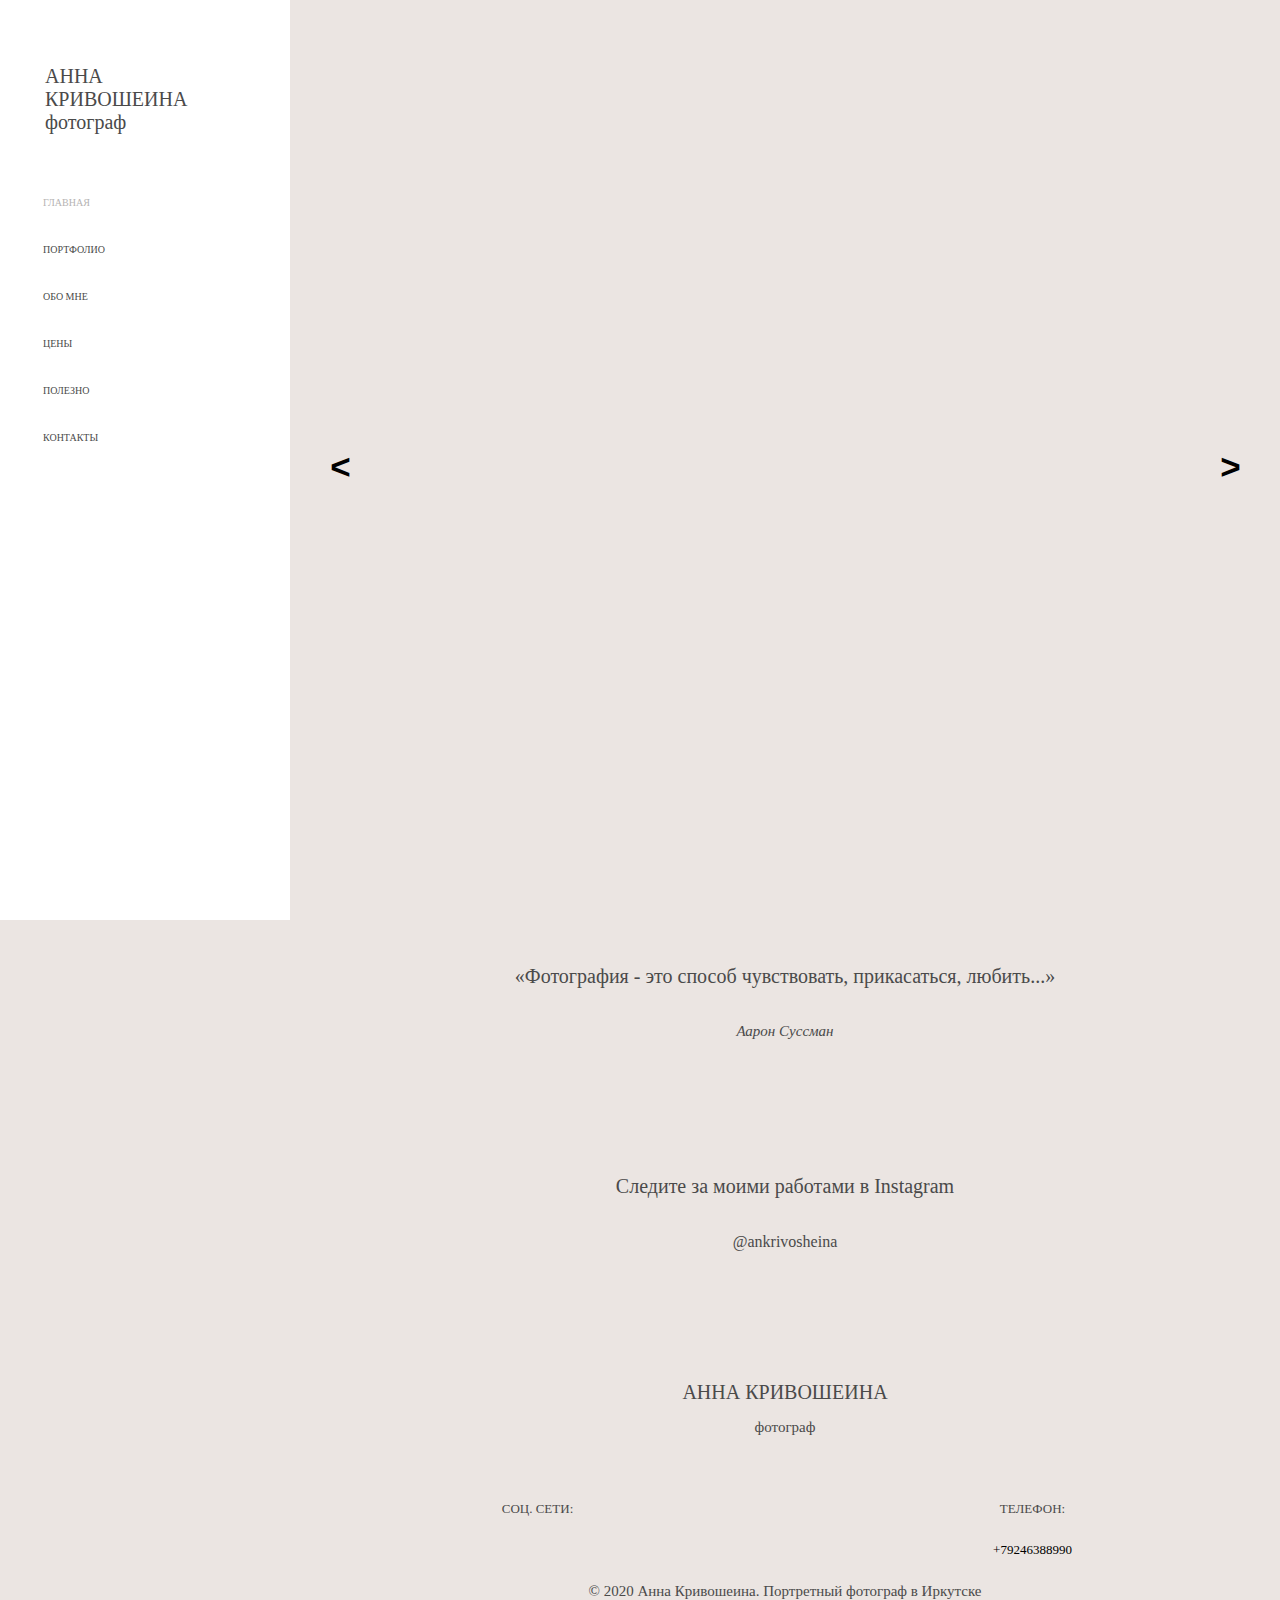
==== index.html @ 05887251 "Add files via upload" ====
<!DOCTYPE html>
<html lang = "ru">
<head>
<meta charset = "utf-8"/>
<title> Фотограф в Иркутске Анна Кривошеина. Снимаю Love Story, портретные фотосессии </title>
<link href ="./main_style.css" rel = "stylesheet" type="text/css"/>
<script type="text/javascript" src="./JS.js"></script>
</head>
<body onload="CallChanges('slider'); Enable('themes');">
        <header class="outofnav">
            <a class="head_name" href="./index.html">
                <ul>
                    <li>АННА</li>
                    <li>КРИВОШЕИНА</li>
                    <li>фотограф</li>
                </ul>
            </a>
            <a class="button_menu" href="./menu_main.html"><img class="menu_img" src="./icons/menu.png" ></img></a>
        </header>
        <nav>
            <header class="innav">
                <a class="head_name" href="./main.html">
                    <p>АННА</p>
                    <p>КРИВОШЕИНА</p>
                    <p>фотограф</p>
                </a>
            </header>
            <a class="menu_ref active" href="./index.html">ГЛАВНАЯ</a>
            <p class="menu_ref to_chpok" onclick="chpok('themes')">ПОРТФОЛИО</p>
            <div id="themes">
                <a class="menu_ref port_items" href="./pregnant.html">Съемка в ожидании</a>
                <a class="menu_ref port_items" href="#">Женский портрет</a>
                <a class="menu_ref port_items" href="#">Love story</a>
            </div>
            <a class="menu_ref"href="#clients">ОБО МНЕ</a>
            <a class="menu_ref" href="#contact">ЦЕНЫ</a>
            <a class="menu_ref" href="#contact">ПОЛЕЗНО</a>
            <a class="menu_ref" href="#contact">КОНТАКТЫ</a>
        </nav>    
        <main>
            <div class = "slider" id="slider" >
                <div class="slider_slide slider_slide_inactive" style="background-image: url(./for_slider/2000-anna_krivosheina-01ed6ffbe89bfd4ae17b226b34c187ce.jfif)"></div>
                <div class="slider_slide slider_slide_inactive" style="background-image: url(./for_slider/2000-anna_krivosheina-29114b03358a9fd13e33d7e92aeba82e.jpg)"></div>
                <div class="slider_slide slider_slide_inactive" style="background-image: url(./for_slider/2000-anna_krivosheina-37703fcb7090ae7ac68218ab1be76737.jpg)"></div>
                <div class="slider_slide slider_slide_inactive" style="background-image: url(./for_slider/2000-anna_krivosheina-4f66225d962d9a441cb9b19b16e8869a.jpg)"></div>
                <div class="slider_slide slider_slide_inactive" style="background-image: url(./for_slider/2000-anna_krivosheina-5ffdf33ac08c22c41a857135847f691d.jpg)"></div>
                <div class="slider_slide slider_slide_inactive" style="background-image: url(./for_slider/2000-anna_krivosheina-70f2de0ba1e335e8bb61dd8b0ce6bf68.jpg)"></div>
                <div class="slider_slide slider_slide_inactive" style="background-image: url(./for_slider/2000-anna_krivosheina-7db17c4d3fda71ad39f13c4c5454b6c0.jpg)"></div>
                <div class="slider_slide slider_slide_inactive" style="background-image: url(./for_slider/2000-anna_krivosheina-8cc04835533a4a024ff3328f2a3ec74f.jpg)"></div>
                <div class="slider_slide slider_slide_inactive" style="background-image: url(./for_slider/2000-anna_krivosheina-bc6f209a65b4daef1c602a2262b78652.jfif)"></div>
                <div class="slider_slide slider_slide_inactive" style="background-image: url(./for_slider/2000-anna_krivosheina-ca91647b246d0432106da1249260087e.jfif)"></div>
                <div class="slider_slide slider_slide_inactive" style="background-image: url(./for_slider/2000-anna_krivosheina-d49d02fd9161512cfdd8503b91836fc1.jpg)"></div>
                <div class="slider_slide slider_slide_active" style="background-image: url(./for_slider/2000-anna_krivosheina-fecdcec7db323a97fd6959ba6347411c.jfif)"></div>
                <span class="slider_button slider_button_left" onclick="slideChange('slider','left');">&lt</span>
                <span class="slider_button slider_button_right" onclick="slideChange('slider','right');">&gt</span>
            </div>
            <article>
                <p class="quote">«Фотография - это способ чувствовать, прикасаться, любить...»</p>
                <p class="author">Аарон Суссман</p>
            </article>
            <article>
                <p class="follow">Следите за моими работами в Instagram</p>
                <a class="inst" href="https://www.instagram.com/ankrivosheina/">@ankrivosheina</a>
            </article>
            <div class="end"></div>
            <footer>
                <article class="footer_name">
                    <p class="fn">АННА КРИВОШЕИНА</p>
                    <p class="fj">фотограф</p>
                </article>
                <div class="footer_left">
                    <p class="fp">СОЦ. СЕТИ:</p>
                    <a class="a_soc" href="https://www.instagram.com/ankrivosheina/"><img class="soc" src="./icons/pngegg.png" ></img></a>
                    <a class="a_soc" href="https://vk.com/ankrivosheinaphoto"><img class="soc" src="./icons/207-2078922_terms-of-service-vk-logo-png-white.png" ></img></a>
                </div>
                <div class="footer_right">
                    <p class="fp">ТЕЛЕФОН:</p>
                    <p class="tel">+79246388990</p>
                </div>
                <p class="owner">© 2020 Анна Кривошеина. Портретный фотограф в Иркутске</p>
            </footer>
        </main>
    </body>
</html>
---- main_style.css ----
*{margin:0; padding:0; font-family: Century Gothic;}
html, body{width:100%; height:100%; background-color:#ebe5e2; color:rgb(74, 74, 74)}
@keyframes slideADD{
    0%{opacity:0;}
    100%{opacity: 1;}
}
@keyframes slideREMOVE{
    0%{opacity:1;}
    100%{opacity: 0;}
}
nav {
    height: 100%;
    width: 290px;
    position: fixed;
    top: 0;
    left: 0;
    background-color: white;
    overflow-x: hidden;
    padding-top: 20px;
}
.head_name{
    padding: 45px;
    font-size: 20px;
}
.menu_ref{
    font-size: 10px;
    padding: 18px;
    margin-left: 25px;
}
.active{
    color: #b5b3b3;
}
a {
    text-decoration: none;
    color: rgb(74, 74, 74);
    display: block;
}
.menu_ref:hover {
    color: #b5b3b3;
}
.inst:hover{
    color: #b5b3b3;
}
.slider_button:hover {
    opacity: 0.6;
    cursor: pointer;
}
main {
    margin-left: 290px;
    font-size: 28px;
    background-color: #ebe5e2;
    height: 100%;
}
.slider{
    position: relative;
    width: 100%;
    height: 100%;
}
.slider_slide{
    position:absolute;
    background-repeat:no-repeat;
    background-size:cover;
    background-position: center;
    display:block;
    width: 100%;
    height: 100%;
}
.main_img{
    position: relative;
    width: 100%;
}
.slider_slide_active{
    animation: slideADD 0.5s linear;
    opacity:1;
}
.slider_slide_inactive{
    animation: slideREMOVE 0.5s linear;
    opacity:0;
}
.slider_button{
    display:block;
    position:absolute;
    width: 20px;
    height: 40px;
    font-size: 35px;
    top:50%;
    text-align: center;
    font-family:monospace;
    font-weight: bold;
    color: black;
}
article{padding:50px;}
.quote, .author,.follow, .inst,.fn,.fj,.owner{
    text-align: center;
}
.quote{
    padding: 15px;
    font-family: Constantia;
    font-size: 20px;
}
.author{
    font-family: Constantia;
    font-size: 15px;
    font-style: italic;
    padding: 20px;
}
.follow{
    padding: 15px;
    font-family: Constantia;
    font-size: 20px;
}
.inst{
    font-family: Constantia;
    font-size: 16px;
    padding: 20px;
}
.fj{
    padding:15px;
    font-size: 15px;
}
.fn{
    font-size: 20px;
}
.owner{
    font-size: 15px;
    padding-bottom: 100px;
}
footer{
    font-size: 0;
}
.footer_left, .footer_right
{
    border-spacing: 0;
    width: 50%;
    display: inline-block;
    vertical-align: top;
    font-size: 13px;
    text-align: center;
}
.tel{margin: 25px;color: black;}
.soc{
    width: 18px;
    height: 15px;
}
.a_soc{
    display:inline-block;
    padding: 10px;
    margin-top: 14px;
    margin-bottom: 12px;
    vertical-align: top;
}
.end{
    height: 380px;
}
.a_soc:hover{
    opacity: 0.5;
}
.to_chpok:hover{
    cursor: pointer;
}
.port_items{
    font-size: 9px;
}
footer{height: 370px; margin-top: -370px;}
.slider_button_left{left:40px;}
.slider_button_right{right:40px;}
.container{
    width: 80%;
    overflow: hidden;
    margin: 30px auto;
    overflow: hidden;
    margin-top: 90px;
    margin-bottom: 90px;
}
.container ul li{
    list-style:none;
    float:left;
    width: 29%;
    margin:10px 2% 10px 2%;
    overflow: hidden;
}
h3{
    font-family: Constantia;
    font-size: 70%;
    padding: 20px;
    padding-left: 0;
    font-weight: lighter;
    overflow:hidden;
}
.img-block{
    width: 100%;
    max-height: 450px;
    display:block;
    overflow: hidden;
}
.wall{
    width: 100%;
    height: 450px;
    object-fit:cover;
    overflow: hidden;
}
.photo_left, .photo_right, .photo_middle
{
    border-spacing: 0;
    width: 29%;
    margin-left:2%;
    margin-right: 2%;
    margin-bottom: 2%;
    display: inline-block;
    vertical-align: top;
    font-size: 13px;
    text-align: center;
}
.container2{
    width: 80%;
    overflow: hidden;
    margin: 30px auto;
    overflow: hidden;
    margin-top: 90px;
    margin-bottom: 90px;
    font-size:0;
}
.wall2{
    width: 100%;
    height: auto;
    object-fit:cover;
    overflow: hidden;
}
@media screen and (max-width:1200px) {
    .container ul li{
        width: 46%;
    }
    .slider{
        position: relative;
        width: 100%;
        height: 60%;
        margin: auto;
    }
    nav{
        display: none;
    }
    main{
        margin-left: 0;
        width: 100%;
    }
    .outofnav ul li{
        list-style:none;
        float:left;
        padding-right: 5px;
    }
    .outofnav{
        background-color: white;
        height: 50px;
        position: relative;
    }
    .head_name{
        margin: 0;
         position: absolute;               
         top: 50%;                         
         transform: translate(0, -50%)
    }
    .button_menu{
        position: absolute;
        right: 10px;
        width:30px;
        top:10px;
        height: 30px;
        bottom:10px;
    }
    .menu_img{
        width:30px;
        height: 30px;
    }
}
@media screen and (min-width:1200px) {
    .outofnav{
        display: none;
    }
}
@media screen and (max-width:1000px) {
    .photo_left, .photo_middle, .photo_right{
        display: none;
    }
    .photo_left2, .photo_right2{
        border-spacing: 0;
        width: 48%;
        margin-left:2%;
        margin-bottom: 2%;
        display: inline-block;
        vertical-align: top;
        font-size: 13px;
        text-align: center;
    }
}
@media screen and (min-width:1000px) {
    .photo_left2,.photo_right2{
        display: none;
    }
}
.a_gal:hover{
    color: #b5b3b3;
}
.text_container {
    position: relative;
    padding-top: 30px;
    margin-top: 55px;
}
.text1 {
    position: absolute;
    top: 18px;
    font-family: Constantia;
    font-size: 18px;
    background:#ebe5e2;
    padding: 0 10px;
    left: 50%;
    margin-right: -50%;
    transform: translate(-50%)
}
form{
    width: 100%;
    height: 600px;
    background-repeat:no-repeat;
    background-size:cover;
    background-position-y: -120px;
    position: relative;
    font-size: 0;
}  
.q{
    font-size: 30px;
    font-family: Constantia;
    color:white;
    text-align: center;
}
.left_form,.right_form{
    border-spacing: 0;
    width: 50%;
    display: inline-block;
    vertical-align: top;
}
.left_form{
    text-align: right;
}
.right_form{
    text-align:left;
}
textarea{
    margin: 10px;
    width: 90%;
    height: 40px;
    background-color: transparent;
    color:white;
    font-family: Constantia;
}
.overlay {
    background-color: #000; 
    height: 100%; 
    left: 0;
    opacity: 0.50; 
    top: 0; 
    width: 100%;
    z-index: 2; 
}
.input_right{
    height:100px;
}
.input{
    position: absolute;
    top: 50%;
    left: 50%;
    margin-right: -50%;
    transform: translate(-50%, -60%);
    z-index:3;
}
.q{
    margin-bottom: 10px;
}

#sub{
    margin: 10px;
    padding: 10px;
    padding-left: 20px;
    padding-right: 20px;
    display: block;
    margin-left: auto;
    margin-right: auto;
    font-family: Constantia;
    border-radius: 50%;
    overflow: hidden;
}
#sub:hover{
   cursor:pointer;
}
.left1::placeholder{
    color:white;
}
.left2::placeholder{
    color:white;
}
.input_right::placeholder{
    color:white;
}
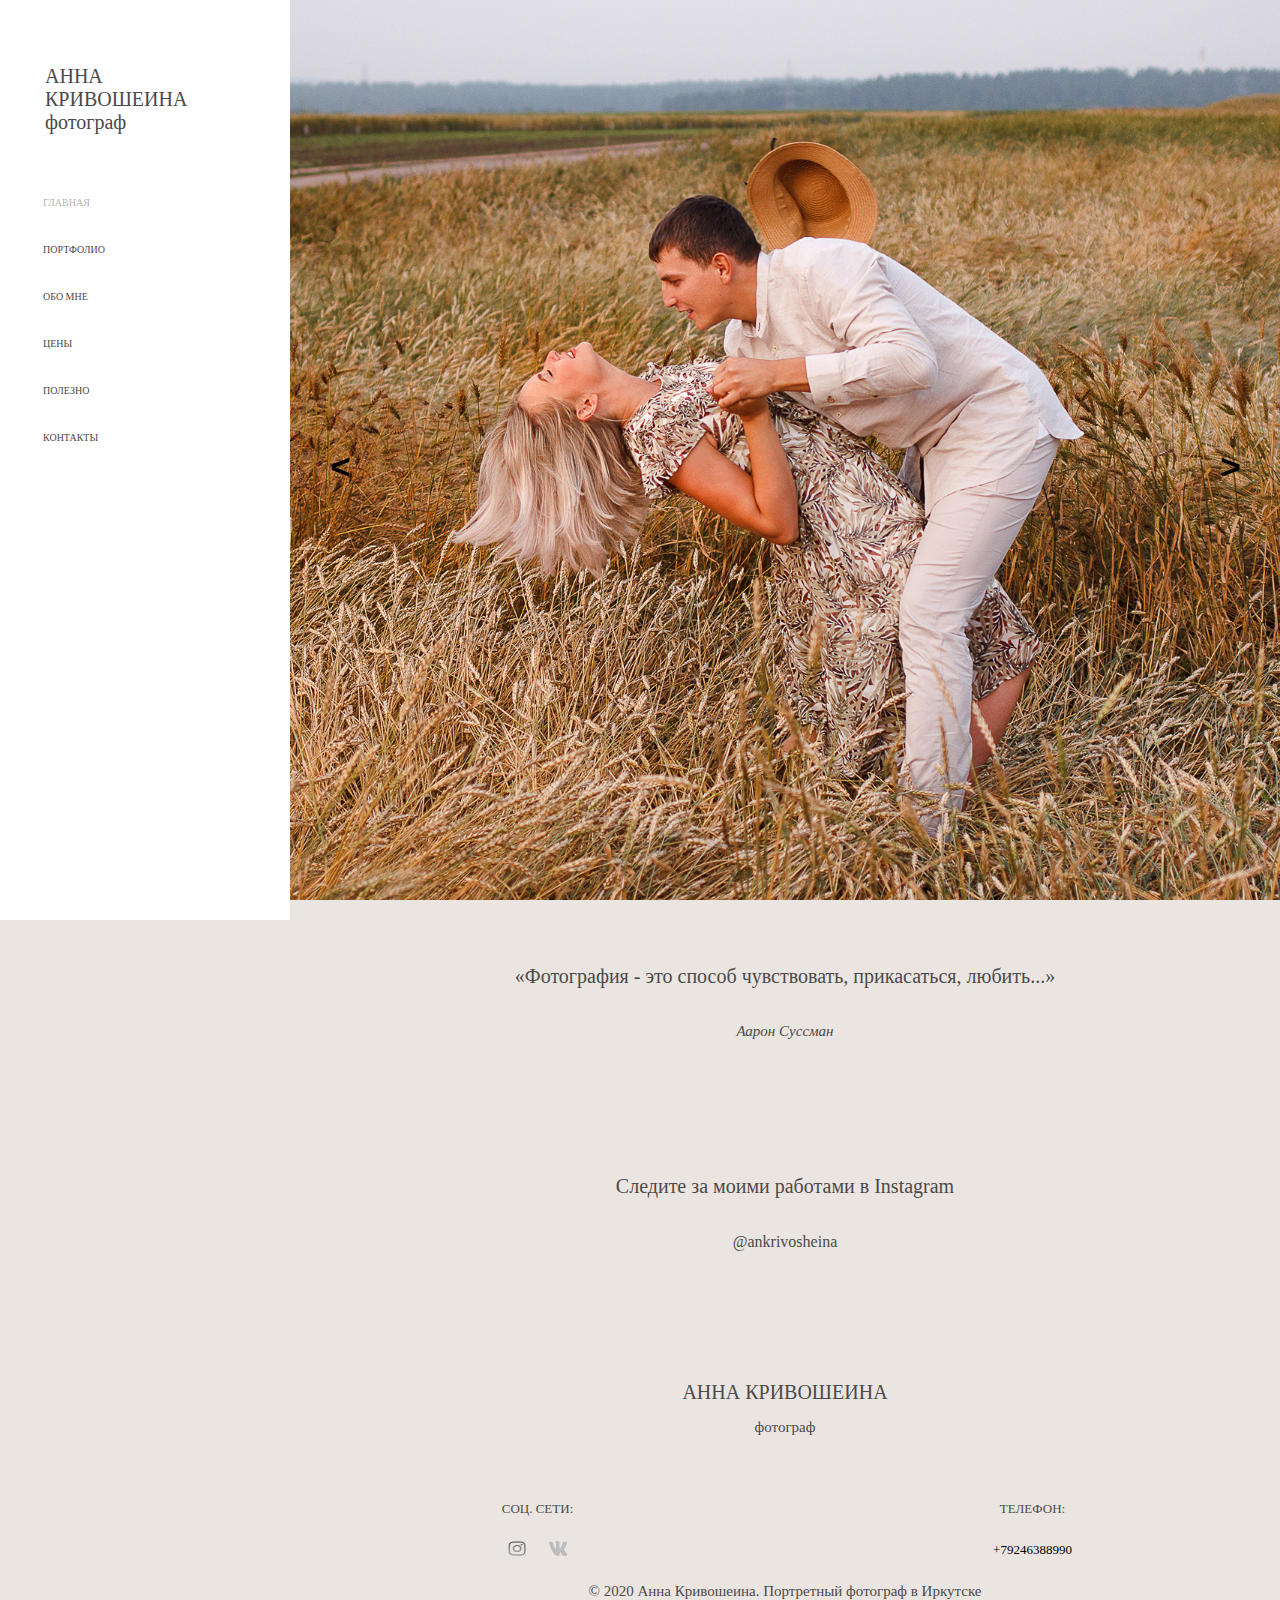
==== commit 4a4bad46: "Update index.html" ====
--- a/index.html
+++ b/index.html
@@ -81,4 +81,4 @@
             </footer>
         </main>
     </body>
-</html>+</html>
